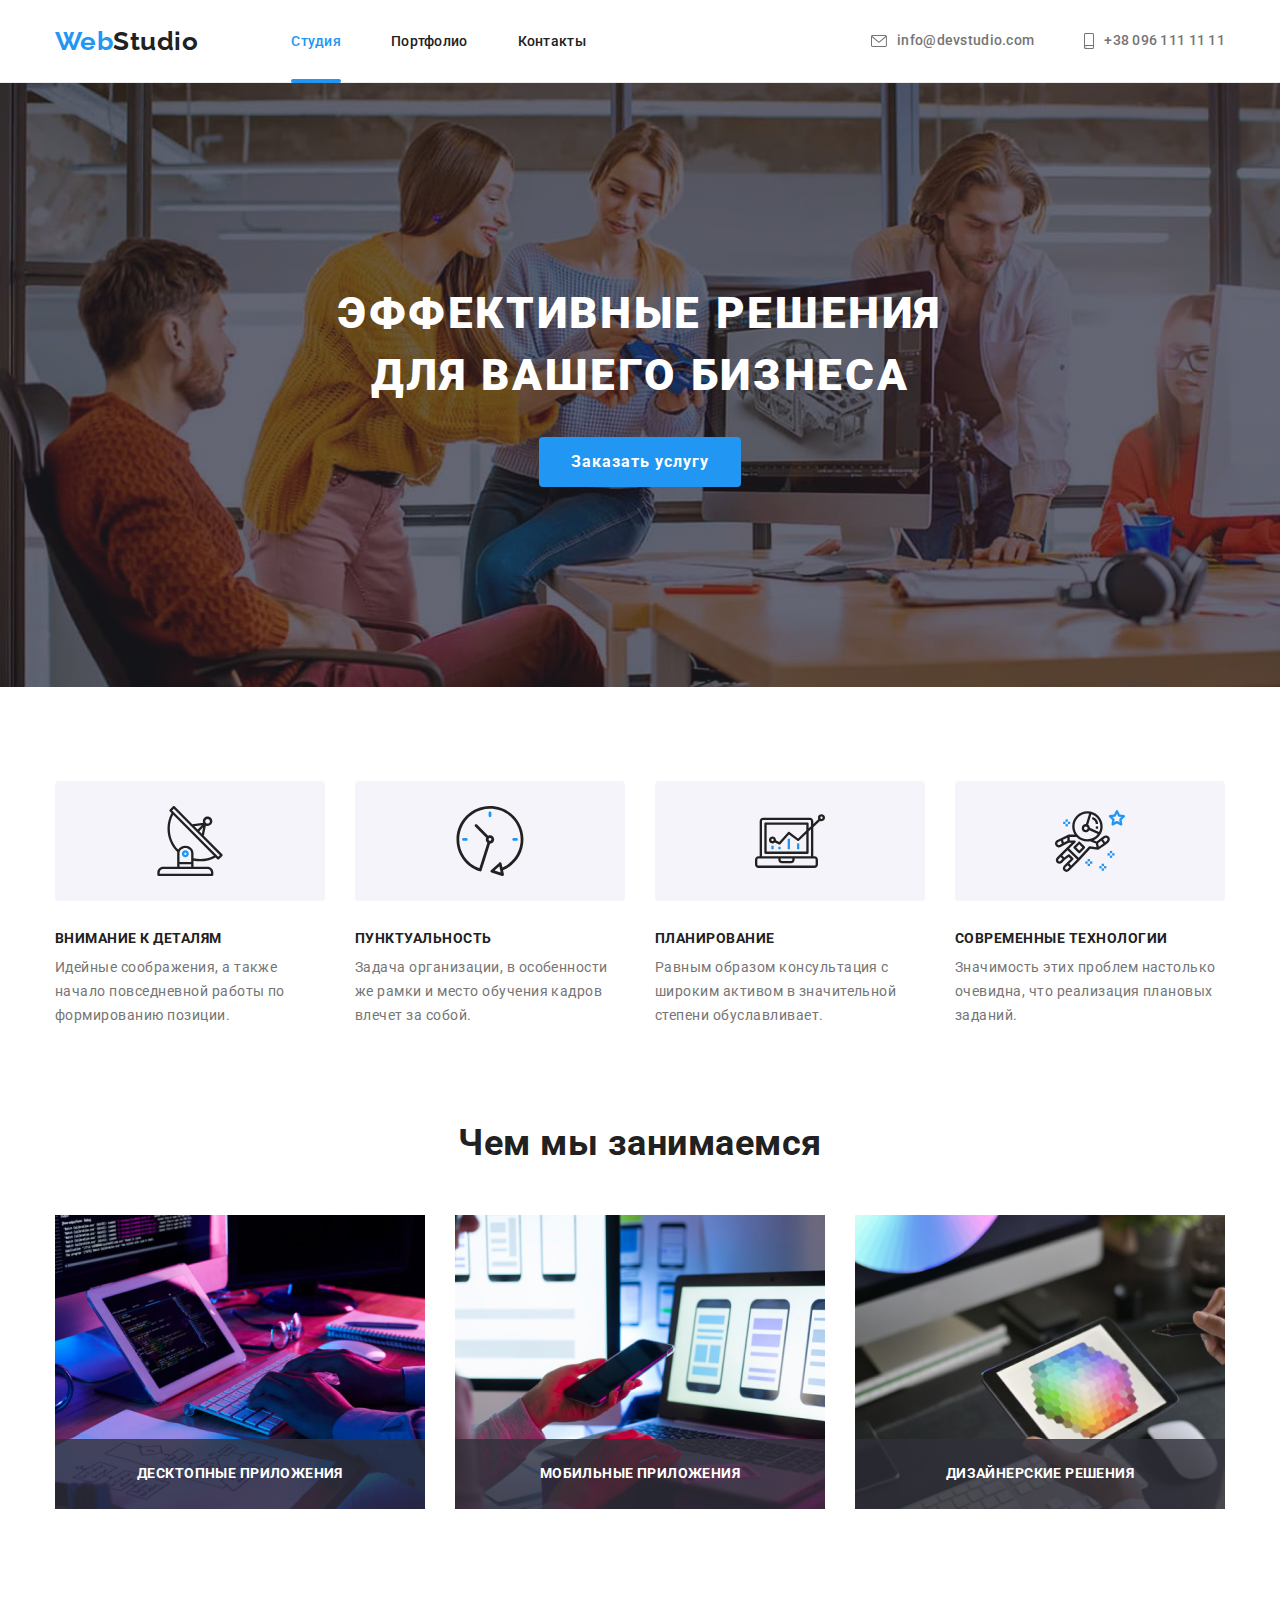
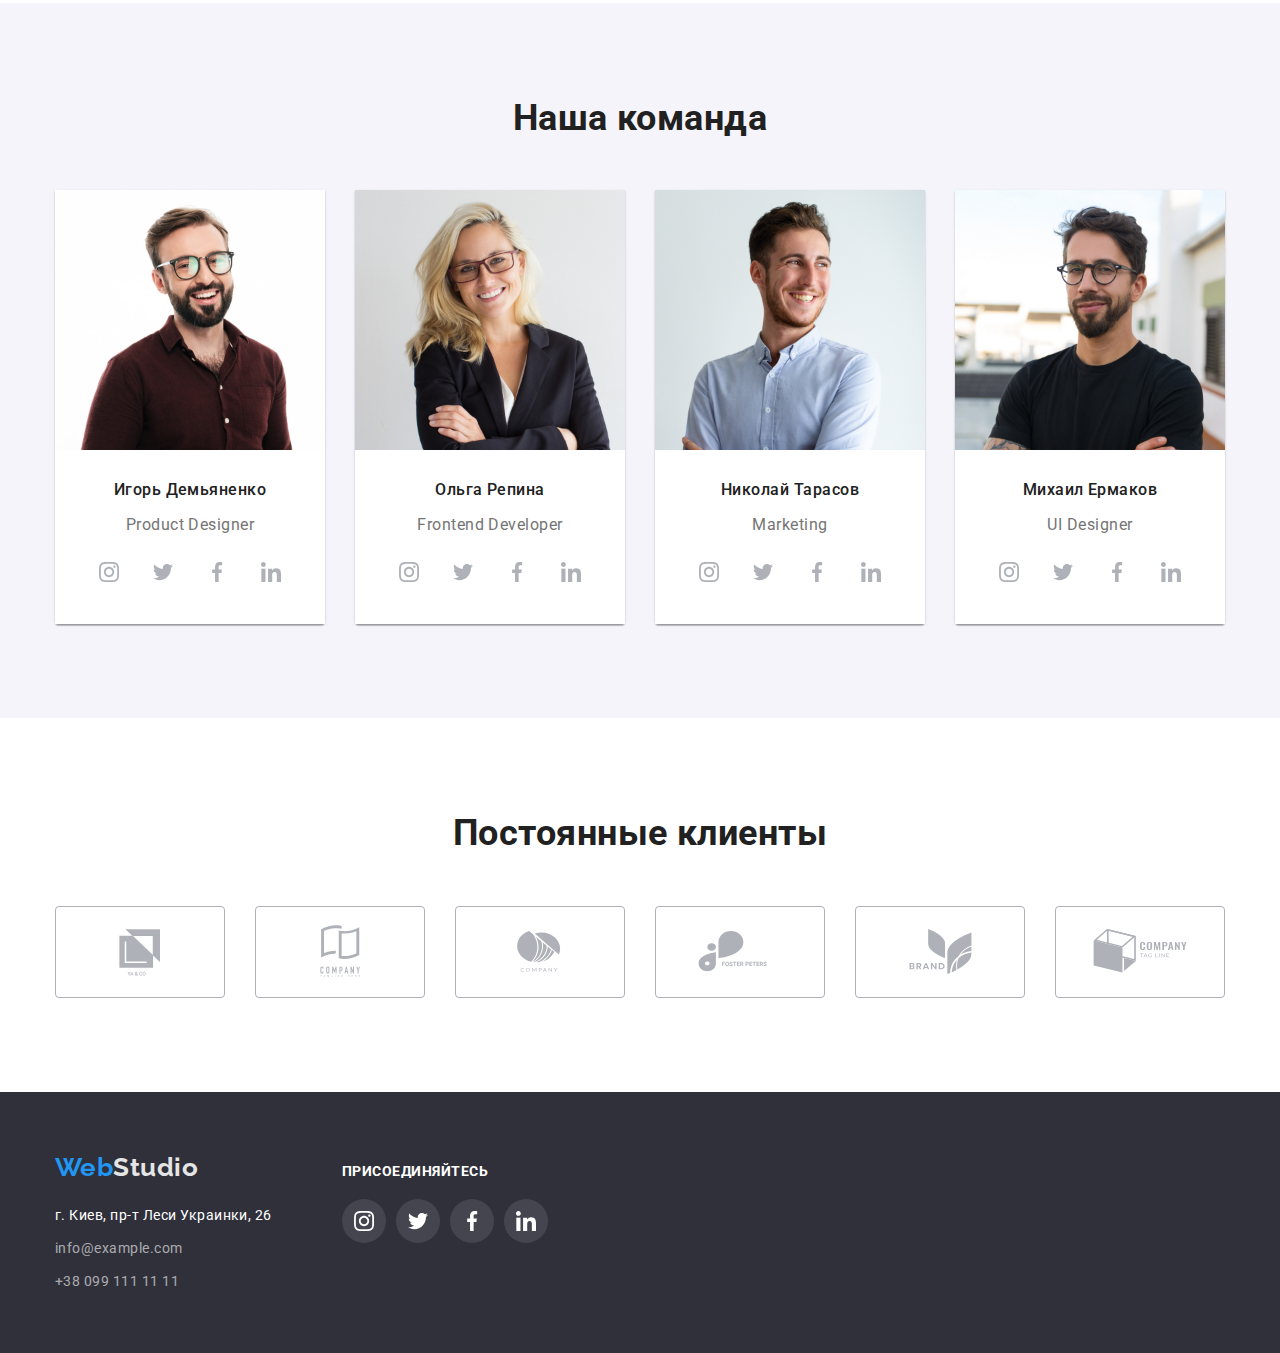
==== index.html @ 40810bb8 "Форма регистрации" ====
<!DOCTYPE html>
<html lang="ru">
<head>
    <meta charset="UTF-8">
    <meta http-equiv="X-UA-Compatible" content="IE=edge">
    <meta name="viewport" content="width=device-width, initial-scale=1.0">
    <title>future technologies</title>
    <link rel="preconnect" href="https://fonts.gstatic.com">
    <link href="https://fonts.googleapis.com/css2?family=Raleway:wght@700&family=Roboto:wght@400;500;700;900&display=swap" rel="stylesheet">
    <link rel="stylesheet" href="https://cdnjs.cloudflare.com/ajax/libs/modern-normalize/1.0.0/modern-normalize.min.css">
    <link rel="stylesheet" href="./css/style.css">
</head>
<body>
    <!--Site header-->
    
    <header class="header ">
        <div class="container navigation">
          
        <nav class="navigation">            
            <a class="logo" href="" >Web<span class="lg">Studio</span></a>
            <ul class="site-nav">
                <li class="link"><a class="nav list list-hero" href="">Студия</a></li>
                <li class="link"><a class="nav" href="./portfolio.html">Портфолио</a></li>
                <li class="link"><a class="nav" href="">Контакты</a></li>
            </ul>
            
        </nav>

            <ul class="auth-nav">
                <li class="item-li"><a class="mobile" href="mailto:info@devstudio.com">
                  <svg class="factors-icons" width="16" height="12">
                      <use href="./images/icons/sprite.svg#icon-envelope"></use>
                  </svg>  
                    info@devstudio.com</a>
                </li>
                <li class="item-li"><a class="mobile" href="tel:+380961111111">
                    <svg class="factors-icons" width="10" height="16">
                        <use href="./images/icons/sprite.svg#icon-smartphone"></use>
                    </svg>  
                    +38 096 111 11 11</a>
                </li>
            </ul>
            
        </div>
    </header>

    <!--Unique page-->
<main>

    <!--Home page-->
    <section class="heading">
        <div class="container">
        
        <h1 class="title">Эффективные решения для вашего бизнеса</h1>
        <button class="buttons" type="button" data-modal-open>Заказать услугу</button>
        </div>
        
    </section>

    

<!--Key qualities of success-->

    <section class="content">
        <div class="container">
        <ul class="item-section">
                <li class="list">
                    <div class="socials">
                        <svg class="features-icon">
                            <use href="./images/icons/sprite.svg#icon-antenna"></use>
                        </svg>
                    </div>
                    <h3 class="subject">Внимание к деталям</h3>
                    <p class="text">Идейные соображения, а также начало повседневной работы по формированию позиции.</p>
                </li>
                
                <li class="list">
                    <div class="socials">
                        <svg class="features-icon">
                            <use href="./images/icons/sprite.svg#icon-cloc-1"></use>
                        </svg>
                    </div>
                    <h3 class="subject">Пунктуальность</h3>
                    <p class="text">Задача организации, в особенности же рамки и место обучения кадров влечет за собой.</p>
                </li>
                <li class="list">
                    <div class="socials">
                        <svg class="features-icon">
                            <use href="./images/icons/sprite.svg#icon-diagram-1"></use>
                        </svg>
                    </div>
                    <h3 class="subject">Планирование</h3>
                    <p class="text">Равным образом консультация с широким активом в значительной степени обуславливает.</p>
                </li>
                <li class="list">
                    <div class="socials">
                        <svg class="features-icon">
                            <use href="./images/icons/sprite.svg#icon-astronaut"></use>
                        </svg>
                    </div>
                    <h3 class="subject">Современные технологии</h3>
                    <p class="text">Значимость этих проблем настолько очевидна, что реализация плановых заданий.</p>
                </li>
            </ul>
            </div>
    </section>

    
    <section class="section team">
        <div class="container">
            <h2 class="caption section-title">Чем мы занимаемся</h2>
            <ul class="card-set teams-listen">
                <li class="items-time items-time-ul tem-item"><img src="./images/box-1.jpg" width="370" alt="Создание сайта">
                    <div class="managger">
                    <p class="text-parag">Десктопные приложения</p>
                    </div>
                </li>
                <li class="items-time items-time-ul tem-item"><img src="./images/box-2.jpg" width="370" alt="Разработка приложений">
                    <div class="managger">
                        <p class="text-parag">Мобильные приложения</p>
                    </div>
                </li>
                <li class="items-time items-time-ul tem-item"><img src="./images/box-3.jpg" width="370" alt="Тестировка приложения">
                    <div class="managger">
                        <p class="text-parag">Дизайнерские решения</p>
                    </div>
                </li>
            </ul>
        </div>
    </section>
    


<!--Teaching team-->
    <section class="page-two section-galery">
        <div class="container">
        <h2 class="captions">Наша команда</h2>
        
        <ul class="team-list listing card-set">
            <li class="items-time gallery-item">
                <img src="./images/img.jpg" width="270" alt="Игорь Демьяненко">
                <div class="divace">
                <h3 class="subj">Игорь Демьяненко</h3>
                <p class="item">Product Designer</p>
                <ul class="social-icons">
                    <li class="social-icons-item">
                        <a class="social-icons-link" href="">
                            <svg class="social-icons-svg">
                                <use href="./images/icons/sprite.svg#icon-instagram"></use>
                            </svg>
                        </a>
                    </li>
                    <li class="social-icons-item">
                        <a class="social-icons-link" href="">
                            <svg class="social-icons-svg">
                                <use href="./images/icons/sprite.svg#icon-twitter"></use>
                            </svg>
                        </a>
                    </li>
                    <li class="social-icons-item">
                        <a class="social-icons-link" href="">
                            <svg class="social-icons-svg">
                                <use href="./images/icons/sprite.svg#icon-facebook"></use>
                            </svg>
                        </a>
                    </li>
                    <li class="social-icons-item">
                        <a class="social-icons-link" href="">
                            <svg class="social-icons-svg">
                                <use href="./images/icons/sprite.svg#icon-linkedin"></use>
                            </svg>
                        </a>
                    </li>
                </ul>
                </div>
                
            </li>
            <li class="items-time gallery-item">
                <img src="./images/img-1.jpg" width="270" alt="Ольга Репина">
                <div class="divace">
                <h3 class="subj">Ольга Репина</h3>
                <p class="item">Frontend Developer</p>
                <ul class="social-icons">
                    <li class="social-icons-item">
                        <a href="" class="social-icons-link">
                            <svg class="social-icons-svg">
                                <use href="./images/icons/sprite.svg#icon-instagram"></use>
                            </svg>
                        </a>
                    </li>
                    <li class="social-icons-item">
                        <a href="" class="social-icons-link">
                            <svg class="social-icons-svg">
                                <use href="./images/icons/sprite.svg#icon-twitter"></use>
                            </svg>
                        </a>
                    </li>
                    <li class="social-icons-item">
                        <a href="" class="social-icons-link">
                            <svg class="social-icons-svg">
                                <use href="./images/icons/sprite.svg#icon-facebook"></use>
                            </svg>
                        </a>
                    </li>
                    <li class="social-icons-item">
                        <a href="" class="social-icons-link">
                            <svg class="social-icons-svg">
                                <use href="./images/icons/sprite.svg#icon-linkedin"></use>
                            </svg>
                        </a>
                    </li>
                </ul>
                </div>
            </li>
            <li class="items-time gallery-item">
                <img src="./images/img-2.jpg" width="270" alt="Николай Тарасов">
                <div class="divace">
                <h3 class="subj">Николай Тарасов</h3>
                <p class="item">Marketing</p>
                <ul class="social-icons">
                    <li class="social-icons-item">
                        <a href="" class="social-icons-link">
                            <svg class="social-icons-svg">
                                <use href="./images/icons/sprite.svg#icon-instagram"></use>
                            </svg>
                        </a>
                    </li>
                    <li class="social-icons-item">
                        <a href="" class="social-icons-link">
                            <svg class="social-icons-svg">
                                <use href="./images/icons/sprite.svg#icon-twitter"></use>
                            </svg>
                        </a>
                    </li>
                    <li class="social-icons-item">
                        <a href="" class="social-icons-link">
                            <svg class="social-icons-svg">
                                <use href="./images/icons/sprite.svg#icon-facebook"></use>
                            </svg>
                        </a>
                    </li>
                    <li class="social-icons-item">
                        <a href="" class="social-icons-link">
                            <svg class="social-icons-svg">
                                <use href="./images/icons/sprite.svg#icon-linkedin"></use>
                            </svg>
                        </a>
                    </li>
                </ul>
                </div>
            </li>
            <li class="items-time gallery-item">
                <img src="./images/img-3.jpg" width="270" alt="Михаил Ермаков">
                <div class="divace">
                <h3 class="subj">Михаил Ермаков</h3>
                <p class="item">UI Designer</p>
                <ul class="social-icons">
                    <li class="social-icons-item">
                        <a href="" class="social-icons-link">
                            <svg class="social-icons-svg">
                                <use href="./images/icons/sprite.svg#icon-instagram"></use>
                            </svg>
                        </a>
                    </li>
                    <li class="social-icons-item">
                        <a href="" class="social-icons-link">
                            <svg class="social-icons-svg">
                                <use href="./images/icons/sprite.svg#icon-twitter"></use>
                            </svg>
                        </a>
                    </li>
                    <li class="social-icons-item">
                        <a href="" class="social-icons-link">
                            <svg class="social-icons-svg">
                                <use href="./images/icons/sprite.svg#icon-facebook"></use>
                            </svg>
                        </a>
                    </li>
                    <li class="social-icons-item">
                        <a href="" class="social-icons-link">
                            <svg class="social-icons-svg">
                                <use href="./images/icons/sprite.svg#icon-linkedin"></use>
                            </svg>
                        </a>
                    </li>
                </ul>
                </div>
            </li>
        </ul>
        </div>
    </section>
</main>
<section class="page-two section-page-tour">
    <div class="container">
        <h2 class="captions">Постоянные клиенты</h2>
        <ul class="benefits">
            <li class="features-time">
                <a href="" class="clients-link">
                <svg class="featers-svg">
                    <use href="./images/icons/sprite.svg#icon-client-1"></use>
                </svg>
                </a>
            </li>
            <li class="features-time"><a href="" class="clients-link">
                    <svg class="featers-svg">
                        <use href="./images/icons/sprite.svg#icon-client-2"></use>
                    </svg>
                </a>
            </li>
            <li class="features-time"><a href="" class="clients-link">
                    <svg class="featers-svg">
                        <use href="./images/icons/sprite.svg#icon-client-3"></use>
                    </svg>
                </a>
            </li>
            <li class="features-time"><a href="" class="clients-link">
                    <svg class="featers-svg">
                        <use href="./images/icons/sprite.svg#icon-client-4"></use>
                    </svg>
                </a>
            </li>
            <li class="features-time"><a href="" class="clients-link">
                    <svg class="featers-svg">
                        <use href="./images/icons/sprite.svg#icon-client-5"></use>
                    </svg>
                </a>
            </li>
            <li class="features-time"><a href="" class="clients-link">
                    <svg class="featers-svg">
                        <use href="./images/icons/sprite.svg#icon-client-6"></use>
                    </svg>
                </a>
            </li>

            
        </ul>
    </div>
</section>
  
<!--Site footer-->
    <footer class="foot">
        <div class="container">
            <div class="adress-page-time">
            <a class="logo logotype" href="">Web<span class="lp">Studio</span></a>
                <address>      
                    <ul class="the-end">
                        <li class="link-item-link"><a class="adress" href="https://goo.gl/maps/jmw2MAwdon85PqzY6" target="_blank" rel="noopener noreferrer"> г. Киев, пр-т Леси Украинки, 26</a></li>
                        <li class="link-item-link"><a class="end link-footer" href="mailto:info@example.com">info@example.com</a></li>
                        <li class="link-item-link"><a class="end " href="tel:+380991111111">+38 099 111 11 11</a></li>
                    </ul>
                </address>
            </div>
                <div class="blocking">
                <h3 class="foter-end">Присоединяйтесь</h3>
                <ul class="social-icons">
                    <li class="social-icons-item">
                        <a href="" class="social-icons-link link-features">
                            <svg class="social-icons-svg">
                                <use href="./images/icons/sprite.svg#icon-instagram"></use>
                            </svg>
                        </a>
                    </li>
                    <li class="social-icons-item">
                        <a href="" class="social-icons-link link-features">
                            <svg class="social-icons-svg">
                                <use href="./images/icons/sprite.svg#icon-twitter"></use>
                            </svg>
                        </a>
                    </li>
                    <li class="social-icons-item">
                        <a href="" class="social-icons-link link-features">
                            <svg class="social-icons-svg">
                                <use href="./images/icons/sprite.svg#icon-facebook"></use>
                            </svg>
                        </a>
                    </li>
                    <li class="social-icons-item">
                        <a href="" class="social-icons-link link-features">
                            <svg class="social-icons-svg">
                                <use href="./images/icons/sprite.svg#icon-linkedin"></use>
                            </svg>
                        </a>
                    </li>
                </ul>
                </div>
        </div>
    </footer>
    <div class="backdrop is-hidden" data-modal>
        <div class="modal">
            <button class="modal-close-btn" data-modal-close>
                <svg class="social-icons-vector">
                    <use href="./images/icons/sprite.svg#icon-vector"></use>
                </svg>
            </button>
            <form class="modal-group-action" action="">
                <h2 class="text-modal">Оставьте свои данные, мы вам перезвоним</h2>
                
                    <div class="modal-form-group">
                        <label for="name" class="modal-label-form">Имя</label>
                        <input type="name" class="modal-group-input" id="name">
                    </div>

                    <div class="modal-form-group">
                        <label for="tell" class="modal-label-form">Телефон</label>
                        <input type="tell" class="modal-group-input" id="tell">
                    </div>

                    <div class="modal-form-group">
                        <label for="email" class="modal-label-form">Почта</label>
                        <input type="email" class="modal-group-input" id="email">
                    </div>
               
            
                <div class="modal-form-group">
                    <label for="feedback" class="modal-label-form ">Комментарий
                    <textarea class="area-modal modal-group-input" name="" id="feedback" placeholder="Введите текст"></textarea></label> 
                </div>

                <div class="next-modal">
                <input type="checkbox" name="" id="checkbox">
                <label class="modal-label-form preview-modal" for="checkbox">Соглашаюсь с рассылкой и принимаю 
                    <a href="#" class="link-modal">Условия договора</a>
                </label>
                </div> 

                <button type="submit" class="modal-buttons">Отправить</button>
            </form>
        </div>
    </div>
    <script src="./js/modal.js"></script>
</body>
</html>
---- css/style.css ----
:root {
  --main-blu-tx: #2196f3;
  --blc-clr-txt: #212121;
  --title-cl: #757575;
  --alt-title-cl: #ffffff;
  --dark-bg: #2f303a;
  --serv-bg: #e5e5e5;
  --sctn-ftr: #f5f4fa;
  --color-pkp: #eeeeee;
  --clorc-picter: #ececec;
  --primary-color: #afb1b8;
}

body {
  margin: 0;
  font-family: "Roboto", sans-serif;
  letter-spacing: 0.03em;
  background-color: var(--alt-title-cl);
}

h1,
h2,
h3,
h4,
h5,
h6 {
  margin-top: 0;
  color: var(--blc-clr-txt);
}
p {
  margin-top: 0;
}
.container {
  width: 1200px;
  padding-left: 15px;
  padding-right: 15px;
  margin-left: auto;
  margin-right: auto;
}

ul {
  margin: 0;
  list-style: none;
}
a {
  text-decoration: none;
}
img {
  display: block;
  max-width: 100%;
  height: auto;
}
/*Шапка сайта*/
.header {
  border-bottom: 1px solid var(--clorc-picter);
  background-color: var(--alt-title-cl);
}
/*navigation*/
.navigation {
  align-items: center;
  display: flex;
}
.site-nav {
  padding-left: 0;
  display: flex;
}
.link {
  margin: 0;
}
.list-hero::after {
  content: "";
  width: 100%;
  height: 4px;
  background-color: var(--main-blu-tx);
  border-radius: 2px;
  display: block;
  position: absolute;
  top: 96%;
  transition: 250ms cubic-bezier(0.4, 0, 0.2, 1);
}

.site-nav .link {
  position: relative;
  display: block;
  padding-top: 32px;
  padding-bottom: 32px;
  margin-right: 50px;
}
.site-nav .link + .link + .link {
  margin-right: 0;
}

/*auth-nav*/
.auth-nav {
  padding: 0;
  margin-left: auto;
  display: flex;
}

.logo {
  padding-top: 24px;
  padding-bottom: 24px;
  margin-right: 93px;
  font-family: Raleway;
  font-weight: 700;
  font-size: 26px;
  line-height: 1.2;
  color: var(--main-blu-tx);
}
.logotype {
  padding: 0;
  margin-bottom: 20px;
}

.lg {
  color: var(--blc-clr-txt);
}

.nav {
  transition: 250ms cubic-bezier(0.4, 0, 0.2, 1);
  padding-top: 32px;
  padding-bottom: 32px;
  font-weight: 500;
  font-size: 14px;
  line-height: 1.1;
  letter-spacing: 0.02em;
  color: var(--blc-clr-txt);
}
.list {
  max-width: 270px;
  color: var(--main-blu-tx);
}
.socials {
  background-color: var(--sctn-ftr);
  border-radius: 4px;
  display: flex;
  margin-bottom: 30px;
  width: 270px;
  height: 120px;
  align-items: center;
  justify-content: center;
}
.features-icon:nth-child(1) {
  width: 70px;
  height: 70px;
}
.features-icon:nth-child(2) {
  width: 70px;
  height: 70px;
}
.features-icon:nth-child(3) {
  width: 70px;
  height: 54px;
}
.features-icon:nth-child(4) {
  width: 70px;
  height: 70px;
}

.nav:hover,
.nav:active,
.nav:focus {
  color: var(--main-blu-tx);
}

.item-li {
  display: block;
  margin-right: 50px;
}
.mobile {
  transition: 250ms cubic-bezier(0.4, 0, 0.2, 1);
  display: flex;
  padding-top: 32px;
  padding-bottom: 32px;
  font-weight: 500;
  font-size: 14px;
  line-height: 1.1;
  align-items: center;
  letter-spacing: 0.02em;
  color: var(--title-cl);
}
.factors-icons {
  margin-right: 10px;
  fill: currentColor;
}
.item-li:last-child {
  margin-right: 0;
}
.mobile:hover,
.mobile:active,
.mobile:focus {
  color: var(--main-blu-tx);
}

.heading {
  background-image: linear-gradient(
      rgba(47, 48, 58, 0.4),
      rgba(47, 48, 58, 0.4)
    ),
    url("../images/imghero.jpg");
  background-repeat: no-repeat;
  background-size: cover;
  margin-left: auto;
  margin-right: auto;
  max-width: 1600px;
  padding-top: 200px;
  padding-bottom: 200px;
  text-align: center;
  background-color: var(--dark-bg);
}

/*Заказать услуги*/
.title {
  text-align: center;
  max-width: 696px;
  margin: 0 auto;
  font-weight: 900;
  font-size: 44px;
  line-height: 1.4;
  letter-spacing: 0.06em;
  text-transform: uppercase;
  color: var(--alt-title-cl);
}

.buttons {
  margin-top: 30px;
  border: none;
  border-radius: 4px;
  padding: 10px 32px;
  background-color: var(--main-blu-tx);
  color: var(--alt-title-cl);
  font-weight: 700;
  font-size: 16px;
  line-height: 1.9;
  letter-spacing: 0.06em;
  cursor: pointer;
  font-family: inherit;
}
.page {
  background-color: var(--alt-title-cl);
}
.content {
  padding-top: 94px;
  padding-bottom: 94px;
}
.item-section {
  justify-content: space-between;
  display: flex;
  padding-left: 0;
}

.list + .list + .list + .list {
  margin-right: 0;
}
.subject {
  margin-bottom: 0;
  font-weight: 700;
  font-size: 14px;
  line-height: 1.1;
  text-transform: uppercase;
  color: var(--blc-clr-txt);
}
.text {
  margin-bottom: 0;
  margin-top: 10px;
  font-style: normal;
  font-weight: normal;
  font-size: 14px;
  line-height: 1.7;
  color: var(--title-cl);
}
.page-two {
  text-align: center;
  padding-bottom: 94px;
  padding-top: 94px;
  background-color: var(--sctn-ftr);
}
.section-page-tour {
  background-color: var(--alt-title-cl);
}
.backdrop {
  position: fixed;
  top: 0;
  left: 0;
  height: 100%;
  width: 100%;
  background-color: rgba(0, 0, 0, 0.2);
}
.is-hidden {
  opacity: 0;
  visibility: hidden;
  pointer-events: none;
}
.modal {
  box-shadow: 0px 1px 3px rgba(0, 0, 0, 0.12), 0px 1px 1px rgba(0, 0, 0, 0.14),
    0px 2px 1px rgba(0, 0, 0, 0.2);
  border-radius: 4px;
  position: absolute;
  top: 50%;
  left: 50%;
  transform: translate(-50%, -50%);
  background-color: var(--alt-title-cl);
  width: 530px;
  height: 580px;
}
.modal-close-btn {
  display: flex;
  justify-content: center;
  align-items: center;
  height: 30px;
  width: 30px;
  padding: 0;
  position: absolute;
  top: 8px;
  right: 8px;
  border-radius: 50%;
  border: 1px solid rgba(0, 0, 0, 0.1);
  background-color: var(--alt-title-cl);
}
.modal-close-btn:hover {
  color: var(--main-blu-tx);
  border-color: var(--main-blu-tx);
}
.social-icons-vector {
  fill: currentColor;
  display: block;
  height: 11px;
  width: 11px;
}
.text-modal {
  margin: 0;
  margin-bottom: 12px;
  font-size: 20px;
  line-height: 1.15;
  text-align: center;
  letter-spacing: 0.03em;
  color: var(--blc-clr-txt);
}
.modal-form-group:not(:last-child) {
  margin-bottom: 10px;
}
.modal-group-input::placeholder {
  padding: 12px 16px;
  font-size: 12px;
  line-height: 1.16;
  letter-spacing: 0.01em;
  color: rgba(117, 117, 117, 0.5);
}
.modal-label-form {
  font-size: 12px;
  line-height: 1.16;
  letter-spacing: 0.01em;
  color: var(--title-cl);
}
.modal-group-input {
  width: 448px;
  border: 1px solid rgba(33, 33, 33, 0.2);
  box-sizing: border-box;
  border-radius: 4px;
}
.modal-group-input:hover,
.modal-group-input:focus {
  border: 1px solid var(--main-blu-tx);
}
.area-modal {
  height: 120px;
  resize: none;
}
.modal-group-action {
  padding: 40px;
}

.modal-buttons {
  width: 200px;
  margin: 0 auto;
  display: flex;
  justify-content: center;
  margin-top: 30px;
  border: none;
  border-radius: 4px;
  padding: 10px 32px;
  background-color: var(--main-blu-tx);
  color: var(--alt-title-cl);
  font-weight: 700;
  font-size: 16px;
  line-height: 1.9;
  letter-spacing: 0.06em;
  cursor: pointer;
  font-family: inherit;
}

.modal-buttons:hover {
  background-color: #188ce8;
  box-shadow: 0px 4px 4px rgba(0, 0, 0, 0.15);
}
.preview-modal {
  font-size: 14px;
  line-height: 1.71;
  letter-spacing: 0.03em;
  color: var(--title-cl);
}
.next-modal {
  text-align: center;
}
.link-modal {
  text-decoration: underline;
  color: var(--main-blu-tx);
}
/*Должности компании*/
.section {
  text-align: center;
  padding-bottom: 94px;
}
.caption {
  margin-bottom: 0;
  font-size: 36px;
  line-height: 1.2;
  color: var(--blc-clr-txt);
}
.captions {
  margin: 0;
  margin-bottom: 50px;
  font-size: 36px;
  line-height: 1.2;
}
.benefits {
  flex-wrap: wrap;
  display: flex;
  padding-left: 0;
}
.features-time {
  flex-basis: calc((100% - var(--card-set-gap) * 6) / 6);
}
.features-time:not(:last-child) {
  margin-right: 30px;
}

.clients-link:hover,
.clients-link:focus {
  border-color: var(--main-blu-tx);
}
.clients-link:hover .featers-svg,
.clients-link:focus .featers-svg {
  fill: var(--main-blu-tx);
}

.clients-link {
  transition: 250ms cubic-bezier(0.4, 0, 0.2, 1);
  display: flex;
  justify-content: center;
  align-items: center;
  width: 170px;
  height: 92px;
  border: 1px solid var(--primary-color);
  border-radius: 4px;
}

.featers-svg {
  height: inherit;
  fill: var(--primary-color);
  transition: 250ms cubic-bezier(0.4, 0, 0.2, 1);
}
.featers-svg:hover,
.featers-svg:focus {
  fill: var(--main-blu-tx);
}

.section-title {
  margin-bottom: 50px;
}
.card-set {
  padding: 0;
  display: flex;
  flex-wrap: wrap;
  margin-left: -30px;
  margin-top: -30px;
}

.teams-listen {
  padding: 0;
}
.items-time {
  margin-left: 30px;
  margin-top: 30px;
}
.items-time-ul {
  position: relative;
}
.managger {
  height: 70px;
  display: flex;
  justify-content: center;
  align-items: center;
  position: absolute;
  width: 100%;
  bottom: 0;
  left: 0;
  margin: 0;
  background-color: rgba(47, 48, 58, 0.8);
}
.text-parag {
  position: absolute;
  color: var(--alt-title-cl);
  font-weight: bold;
  font-size: 14px;
  line-height: 1.14;
  letter-spacing: 0.03em;
  text-transform: uppercase;
  margin: 0;
}
.items {
  margin-left: 30px;
  margin-top: 30px;
}
.item-link-stylle:hover .portfoll,
.item-link-stylle:focus .portfoll {
  box-shadow: 0px 1px 1px rgba(0, 0, 0, 0.12), 0px 4px 4px rgba(0, 0, 0, 0.06),
    1px 4px 6px rgba(0, 0, 0, 0.16);
}
.item-link-stylle {
  transition: box-shadow 250ms cubic-bezier(0.4, 0, 0.2, 1);
}
.item-link-stylle:hover .modal-text,
.item-link-stylle:focus .modal-text {
  opacity: 1;
  transform: translateY(0%);
}
.tem-item {
  flex-basis: calc((100% - 3 * 30px) / 3);
}
.img-portfolio {
  margin-right: 0;
}
.gallery-item {
  flex-basis: calc((100% - 4 * 30px) / 4);
  box-shadow: 0px 1px 3px rgba(0, 0, 0, 0.12), 0px 1px 1px rgba(0, 0, 0, 0.14),
    0px 2px 1px rgba(0, 0, 0, 0.2);
  border-radius: 0px 0px 4px 4px;
}
.listing {
  padding: 0;
}
.navi-items {
  overflow: hidden;
  display: block;
  position: relative;
}
.img-portfolio {
  overflow: hidden;
}
.modal-text {
  opacity: 0;
  position: absolute;
  margin: 0;
  bottom: 0;
  height: 100%;
  width: 100%;
  font-size: 18px;
  line-height: 1.55;
  letter-spacing: 0.03em;
  padding: 63px 24px;
  background-color: rgba(33, 150, 243, 0.9);
  color: rgba(255, 255, 255, 1);
  transition: transform 250ms cubic-bezier(0.4, 0, 0.2, 1),
    opacity 250ms cubic-bezier(0.4, 0, 0.2, 1);
  transform: translateY(100%);
}

.modal-text:hover {
  overflow: hidden;
  opacity: 1;
  /*transform: translateY(0);*/
}

/**/

/*Home page*/
.subj {
  font-weight: 500;
  font-size: 16px;
  line-height: 1.2;
  color: var(--blc-clr-txt);
}
.divace {
  background-color: var(--alt-title-cl);
  padding: 30px;
}
/*Teaching team*/
.item {
  margin-bottom: 16px;
  font-size: 16px;
  line-height: 1.2;
  color: var(--title-cl);
}

.social-icons-item:not(:last-child) {
  margin-right: 10px;
}

.social-icons {
  display: inline-flex;
  padding: 0;
}
.social-icons-svg {
  width: 20px;
  height: 20px;
  fill: currentColor;
}

.social-icons-link {
  transition: 250ms cubic-bezier(0.4, 0, 0.2, 1);
  color: var(--primary-color);
  display: flex;
  justify-content: center;
  align-items: center;
  width: 44px;
  height: 44px;
  border-radius: 50%;
}
.social-icons-link:hover,
.social-icons-link:focus {
  background-color: var(--main-blu-tx);
  color: var(--alt-title-cl);
}
.many-menu {
  padding-left: 0;
  margin-bottom: 50px;
  display: flex;
  justify-content: center;
}
.many-menu .listen {
  margin-right: 8px;
}
.many-menu .listen:last-child {
  margin-right: 0px;
}
.button:hover,
.button:focus {
  color: var(--alt-title-cl);
  background-color: var(--main-blu-tx);
}
/*Подвал главной странице*/

.foot {
  padding-bottom: 60px;
  padding-top: 60px;
  background-color: var(--dark-bg);
}
.lp {
  color: var(--serv-bg);
}
.adress {
  display: inline-block;
  font-style: normal;
  font-weight: normal;
  font-size: 14px;
  line-height: 24px;
  color: var(--alt-title-cl);
  transition: 250ms cubic-bezier(0.4, 0, 0.2, 1);
}
.adress:hover,
.adress:focus {
  color: var(--main-blu-tx);
}
.end {
  font-style: normal;
  font-weight: normal;
  font-size: 14px;
  line-height: 24px;
  color: rgba(255, 255, 255, 0.6);
  transition: 250ms cubic-bezier(0.4, 0, 0.2, 1);
}
.link-footer {
  display: inline-block;
}
.link-footer:hover,
.link-footer:focus {
  color: var(--main-blu-tx);
}
.the-end {
  padding: 0;
}

.link-item-link:not(:last-child) {
  margin-bottom: 9px;
}

.adress:hover,
.adress:active {
  color: var(--main-blu-tx);
}
.end:hover,
.end:focus {
  color: var(--main-blu-tx);
}
/*Страница портфолио*/
.main-two {
  background-color: var(--alt-title-cl);
}
.section-item-section {
  padding-top: 94px;
  padding-bottom: 94px;
}
/*Кнопки*/
.button {
  border-radius: 4px;
  border: none;
  padding: 6px 22px;
  font-style: normal;
  font-weight: 500;
  font-size: 16px;
  line-height: 1.6;
  color: var(--blc-clr-txt);
  background-color: var(--sctn-ftr);
  transition: 250ms cubic-bezier(0.4, 0, 0.2, 1);
  cursor: pointer;
  font-family: inherit;
}
.button:hover,
.button:focus {
  box-shadow: 0px 3px 1px rgba(0, 0, 0, 0.1), 0px 1px 2px rgba(0, 0, 0, 0.08),
    0px 2px 2px rgba(0, 0, 0, 0.12);
}
.butt {
  background-color: var(--main-blu-tx);
  color: var(--alt-title-cl);
}
/*Портфолио картинок*/
.txt {
  margin: 0;
  font-size: 18px;
  line-height: 2;
  letter-spacing: 0.06em;
  color: var(--blc-clr-txt);
}
.adress-page-time {
  display: inline-block;
  max-width: 231px;
  margin-right: 70px;
}
.blocking {
  display: inline-block;
}
.abzats {
  margin: 0;
  font-size: 16px;
  line-height: 1.9;
  color: var(--title-cl);
}
.portfoll {
  padding: 20px 24px;
  background: var(--alt-title-cl);
  border: 1px solid var(--color-pkp);
}

.foter-end {
  margin-bottom: 20px;
  font-weight: 700;
  text-transform: uppercase;
  font-size: 14px;
  line-height: 1.1;
  color: var(--alt-title-cl);
}
.foot .logo {
  margin-right: 0;
  display: inline-block;
}
.foot .container {
  display: flex;
  align-items: baseline;
}
.link-features {
  color: var(--alt-title-cl);
  border-radius: 50%;
  background: rgba(255, 255, 255, 0.1);
}
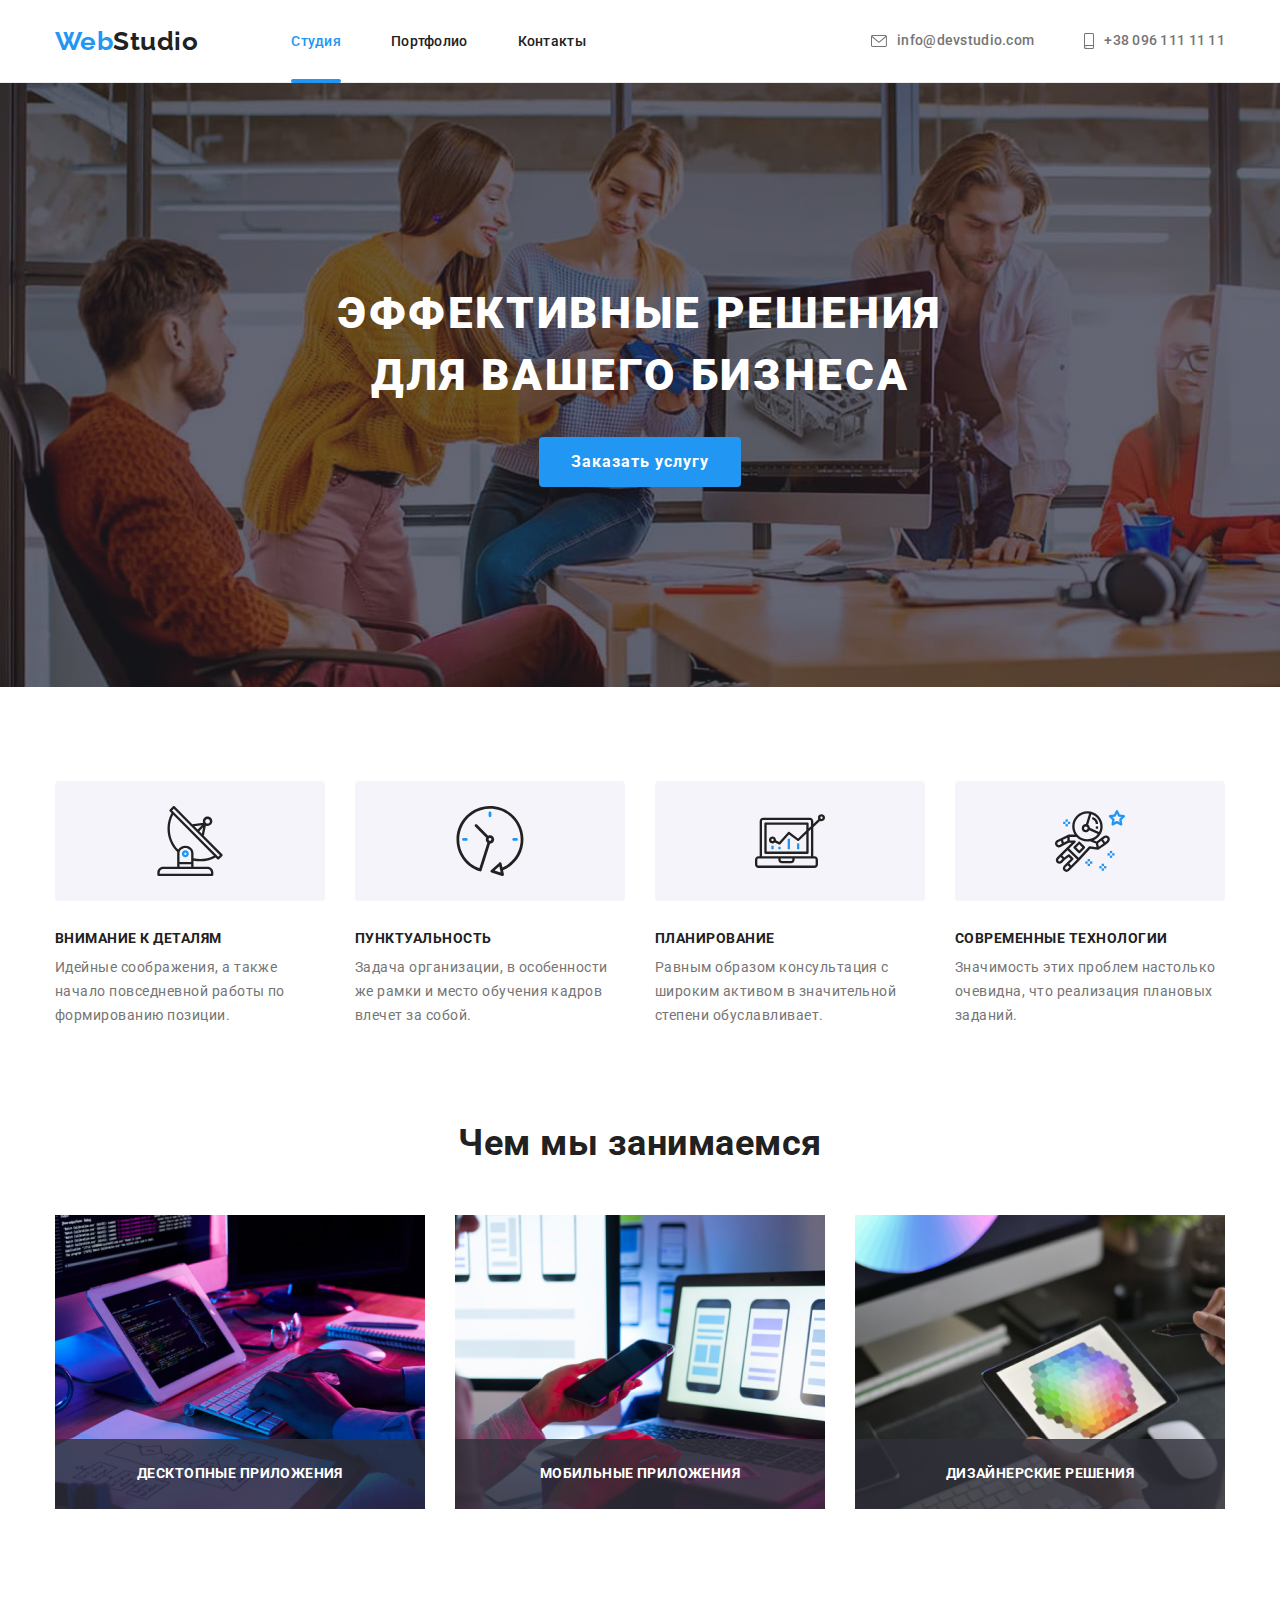
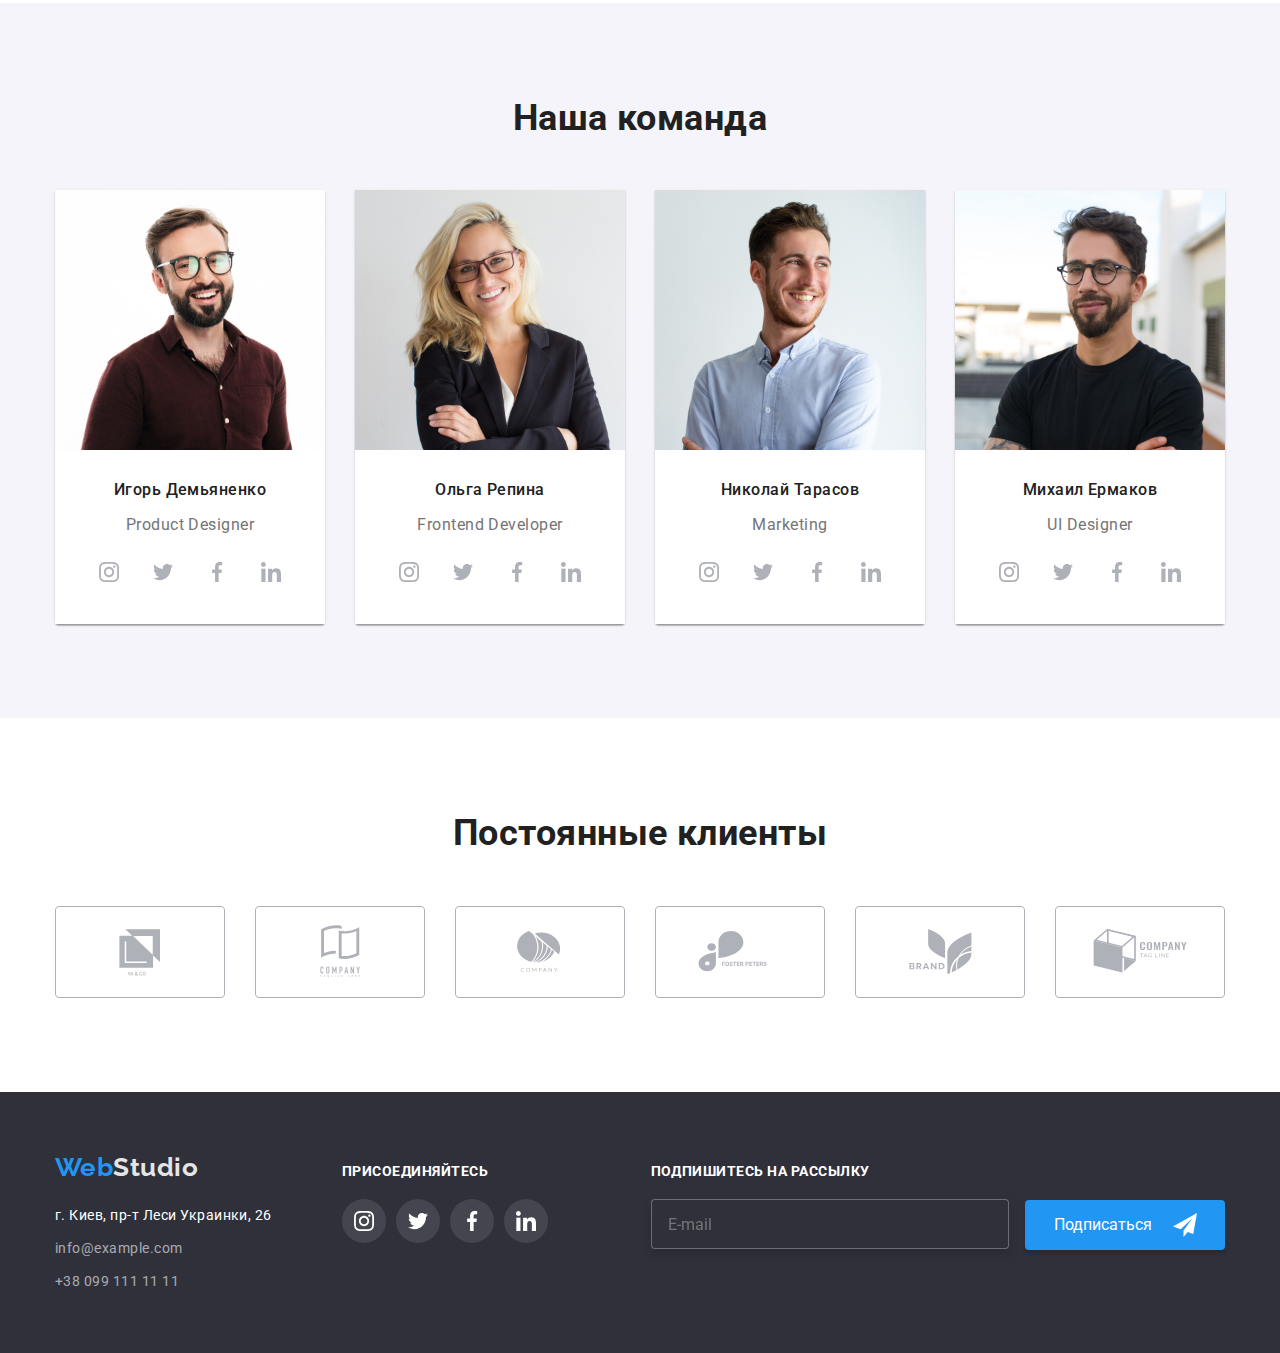
==== commit e40369e4: "Форма футера" ====
--- a/index.html
+++ b/index.html
@@ -351,7 +351,7 @@
                 </address>
             </div>
                 <div class="blocking">
-                <h3 class="foter-end">Присоединяйтесь</h3>
+                <p class="foter-end">Присоединяйтесь</p>
                 <ul class="social-icons">
                     <li class="social-icons-item">
                         <a href="" class="social-icons-link link-features">
@@ -382,6 +382,18 @@
                         </a>
                     </li>
                 </ul>
+                </div>
+                
+                <div class="footer-form">
+                    <p class="foter-end">Подпишитесь на рассылку</p>
+                    <label for="">
+                        <input type="email" class="footer-input" placeholder="E-mail">
+                    </label>
+                    
+                    <button type="submit" class="butt-from-field">Подписаться</button>
+                    <svg class="icon-send">
+                        <use href="./images/icons/sprite.svg#icon-icon-send"></use>
+                    </svg>
                 </div>
         </div>
     </footer>
@@ -392,39 +404,48 @@
                     <use href="./images/icons/sprite.svg#icon-vector"></use>
                 </svg>
             </button>
-            <form class="modal-group-action" action="">
+            
+            <form class="modal-group-action" action="" autocomplete="off">
                 <h2 class="text-modal">Оставьте свои данные, мы вам перезвоним</h2>
                 
-                    <div class="modal-form-group">
-                        <label for="name" class="modal-label-form">Имя</label>
-                        <input type="name" class="modal-group-input" id="name">
-                    </div>
-
-                    <div class="modal-form-group">
-                        <label for="tell" class="modal-label-form">Телефон</label>
-                        <input type="tell" class="modal-group-input" id="tell">
-                    </div>
-
-                    <div class="modal-form-group">
-                        <label for="email" class="modal-label-form">Почта</label>
-                        <input type="email" class="modal-group-input" id="email">
-                    </div>
-               
+                    <label for="name" class="modal-form-group modal-label-form">Имя
+                        <input type="name" name="name" class="modal-group-input" id="name" placeholder=" ">
+                        <svg class="modal-icon modal-icon-one">
+                            <use href="./images/icons/sprite.svg#icon-name"></use>
+                        </svg>
+                    </label>
+
+                    <label for="tell" class="modal-form-group modal-label-form">Телефон
+                        <input type="tell" name="tell" class="modal-group-input" id="tell">
+                        <svg class="modal-icon modal-icon-two">
+                            <use href="./images/icons/sprite.svg#icon-tell"></use>
+                        </svg>
+                    </label>
+
+                    <label for="email" class="modal-form-group modal-label-form">Почта
+                        <input type="email" name="email" class="modal-group-input" id="email">
+                        <svg class="modal-icon modal-icon-three">
+                            <use href="./images/icons/sprite.svg#icon-mail"></use>
+                        </svg>
+                    </label>
+                
+
+                    <label for="feedback" class="modal-form-group next-form modal-label-form ">Комментарий
+                        <textarea class="area-modal modal-group-input" name="" id="feedback"
+                     placeholder="Введите текст"></textarea>
+                    </label>
+
+                    <div class="next-modal">
+                        <input class="checkbox" type="checkbox" name="" id="checkbox">
+                        <label class="modal-label-form preview-modal" for="checkbox">Соглашаюсь с рассылкой и принимаю
+                            <a href="#" class="link-modal">Условия договора</a>
+                        </label>
+                    </div>
+
+                    <button type="submit" class="modal-buttons">Отправить</button>
+                    
+            </form>
             
-                <div class="modal-form-group">
-                    <label for="feedback" class="modal-label-form ">Комментарий
-                    <textarea class="area-modal modal-group-input" name="" id="feedback" placeholder="Введите текст"></textarea></label> 
-                </div>
-
-                <div class="next-modal">
-                <input type="checkbox" name="" id="checkbox">
-                <label class="modal-label-form preview-modal" for="checkbox">Соглашаюсь с рассылкой и принимаю 
-                    <a href="#" class="link-modal">Условия договора</a>
-                </label>
-                </div> 
-
-                <button type="submit" class="modal-buttons">Отправить</button>
-            </form>
         </div>
     </div>
     <script src="./js/modal.js"></script>
--- a/css/style.css
+++ b/css/style.css
@@ -9,6 +9,7 @@
   --color-pkp: #eeeeee;
   --clorc-picter: #ececec;
   --primary-color: #afb1b8;
+  --blue-prim-col: #188ce8;
 }
 
 body {
@@ -236,6 +237,11 @@
   cursor: pointer;
   font-family: inherit;
 }
+.buttons:hover,
+.buttons:focus {
+  transition: 250ms cubic-bezier(0.4, 0, 0.2, 1);
+  background-color: var(--blue-prim-col);
+}
 .page {
   background-color: var(--alt-title-cl);
 }
@@ -316,6 +322,7 @@
   border-radius: 50%;
   border: 1px solid rgba(0, 0, 0, 0.1);
   background-color: var(--alt-title-cl);
+  transition: 250ms cubic-bezier(0.4, 0, 0.2, 1);
 }
 .modal-close-btn:hover {
   color: var(--main-blu-tx);
@@ -336,8 +343,39 @@
   letter-spacing: 0.03em;
   color: var(--blc-clr-txt);
 }
-.modal-form-group:not(:last-child) {
+.modal-form-group {
+  position: relative;
   margin-bottom: 10px;
+}
+.modal-icon {
+  position: absolute;
+  left: 15px;
+  top: 50%;
+  display: inline-block;
+  transform: translateY(-100%);
+  transition: 250ms cubic-bezier(0.4, 0, 0.2, 1);
+}
+.modal-icon-one {
+  width: 12px;
+  height: 12px;
+}
+.modal-icon-two {
+  width: 13px;
+  height: 13px;
+}
+.modal-icon-three {
+  width: 15px;
+  height: 12px;
+}
+.modal-group-input:hover ~ .modal-label-form,
+.modal-group-input:focus ~ .modal-label-form,
+.modal-group-input:not(:placeholder-shown) + .modal-label-form {
+  transform: translateY(-24px);
+  left: 0;
+}
+.next-form {
+  margin: 0;
+  margin-bottom: 20px;
 }
 .modal-group-input::placeholder {
   padding: 12px 16px;
@@ -346,6 +384,13 @@
   letter-spacing: 0.01em;
   color: rgba(117, 117, 117, 0.5);
 }
+.modal-group-input:hover ~ .modal-icon,
+.modal-group-input:focus ~ .modal-icon {
+  fill: var(--main-blu-tx);
+}
+.modal-icon:checked {
+  margin-left: 20px;
+}
 .modal-label-form {
   font-size: 12px;
   line-height: 1.16;
@@ -353,16 +398,21 @@
   color: var(--title-cl);
 }
 .modal-group-input {
+  height: 40px;
   width: 448px;
   border: 1px solid rgba(33, 33, 33, 0.2);
+  transition: 250ms cubic-bezier(0.4, 0, 0.2, 1);
+  margin-bottom: 10px;
   box-sizing: border-box;
   border-radius: 4px;
+  padding-left: 42px;
 }
 .modal-group-input:hover,
 .modal-group-input:focus {
   border: 1px solid var(--main-blu-tx);
 }
 .area-modal {
+  padding: 12px 16px;
   height: 120px;
   resize: none;
 }
@@ -381,6 +431,7 @@
   padding: 10px 32px;
   background-color: var(--main-blu-tx);
   color: var(--alt-title-cl);
+  transition: 250ms cubic-bezier(0.4, 0, 0.2, 1);
   font-weight: 700;
   font-size: 16px;
   line-height: 1.9;
@@ -388,9 +439,9 @@
   cursor: pointer;
   font-family: inherit;
 }
-
 .modal-buttons:hover {
-  background-color: #188ce8;
+  transition: 250ms cubic-bezier(0.4, 0, 0.2, 1);
+  background-color: var(--blue-prim-col);
   box-shadow: 0px 4px 4px rgba(0, 0, 0, 0.15);
 }
 .preview-modal {
@@ -400,12 +451,19 @@
   color: var(--title-cl);
 }
 .next-modal {
-  text-align: center;
+  display: flex;
+  justify-content: center;
+  align-items: center;
+}
+.next-modal .checkbox {
+  border-radius: 4px;
+  margin-right: 8px;
 }
 .link-modal {
   text-decoration: underline;
   color: var(--main-blu-tx);
 }
+
 /*Должности компании*/
 .section {
   text-align: center;
@@ -693,6 +751,49 @@
 .end:focus {
   color: var(--main-blu-tx);
 }
+.footer-form {
+  display: inline-block;
+  margin-left: auto;
+  position: relative;
+}
+.footer-input {
+  width: 358px;
+  height: 50px;
+  margin-right: 12px;
+  padding-left: 16px;
+  color: var(--alt-title-cl);
+  background-color: var(--dark-bg);
+  border: 1px solid rgba(255, 255, 255, 0.3);
+  filter: drop-shadow(0px 4px 4px rgba(0, 0, 0, 0.15));
+  border-radius: 4px;
+}
+.butt-from-field {
+  width: 200px;
+  height: 50px;
+  border: none;
+  cursor: pointer;
+  color: rgba(255, 255, 255, 1);
+  background-color: var(--main-blu-tx);
+  box-shadow: 0px 4px 4px rgba(0, 0, 0, 0.15);
+  border-radius: 4px;
+  text-align: inherit;
+  padding-left: 29px;
+}
+.butt-from-field:hover,
+.butt-from-field:focus {
+  background-color: var(--blue-prim-col);
+  box-shadow: 0px 4px 4px rgba(0, 0, 0, 0.15);
+}
+.icon-send {
+  width: 24px;
+  height: 24px;
+  top: 50%;
+  right: 28px;
+  cursor: pointer;
+  display: block;
+  transform: translateY(25%);
+  position: absolute;
+}
 /*Страница портфолио*/
 .main-two {
   background-color: var(--alt-title-cl);
